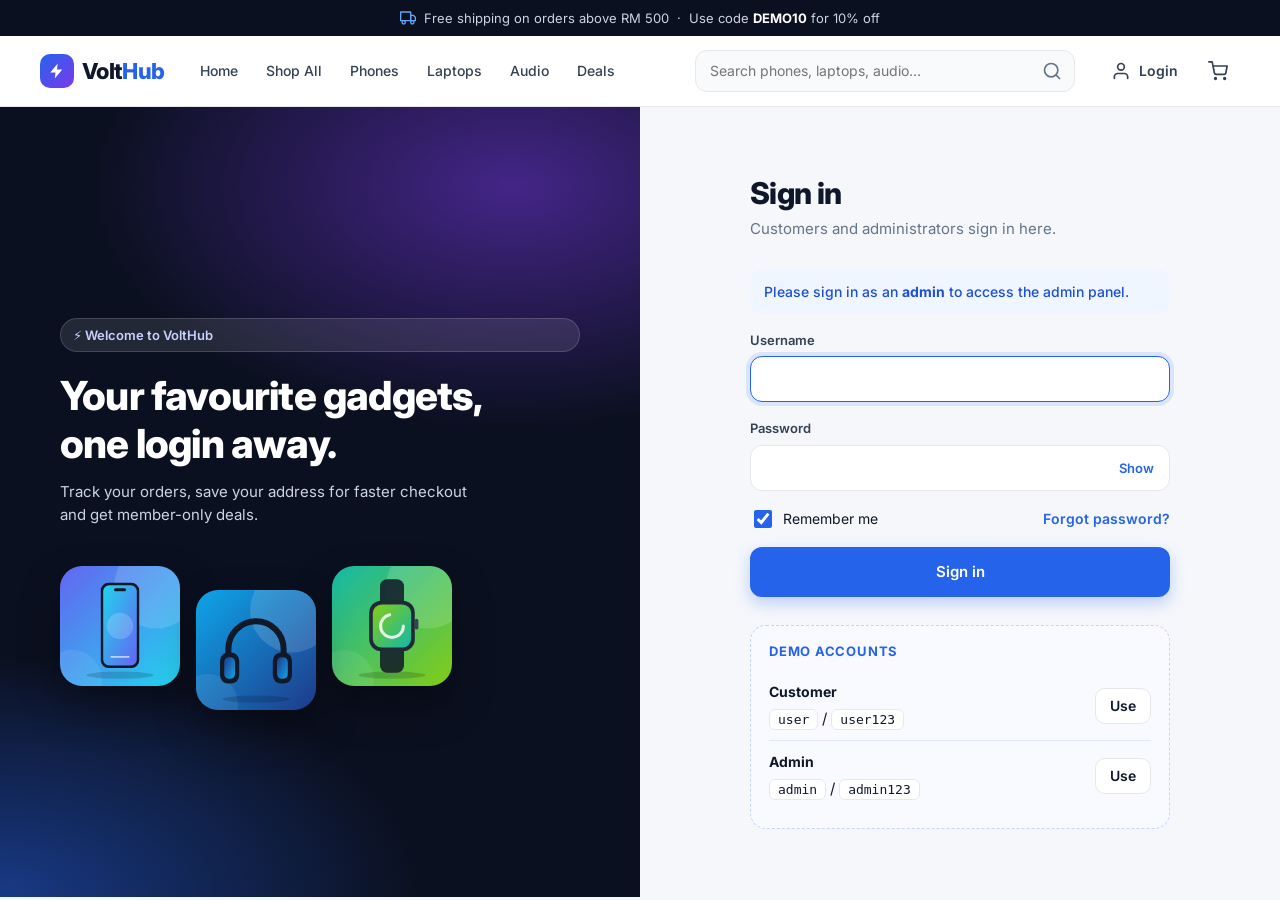
==== admin/index.html @ dff0e47f "first commit" ====
<!doctype html>
<html lang="en">
<head>
  <meta charset="utf-8">
  <meta name="viewport" content="width=device-width, initial-scale=1">
  <title>Dashboard — VoltHub Admin</title>
  <link rel="preconnect" href="https://fonts.googleapis.com">
  <link href="https://fonts.googleapis.com/css2?family=Inter:wght@400;500;600;700;800&display=swap" rel="stylesheet">
  <link rel="stylesheet" href="../assets/css/style.css">
  <link rel="stylesheet" href="../assets/css/admin.css">
</head>
<body data-base="../">
  <div id="admin-app"></div>

  <script src="../assets/js/data.js"></script>
  <script src="../assets/js/store.js"></script>
  <script src="../assets/js/ui.js"></script>
  <script src="../assets/js/admin.js"></script>
  <script>
    const root = Admin.mount('dashboard', 'Dashboard', 'Welcome back! Here is what is happening with your store.');
    if (root) render();

    function render() {
      const I = UI.ICONS;
      const orders = Store.orders();
      const products = Store.products();
      const valid = orders.filter((o) => o.status !== 'Cancelled');
      const revenue = valid.reduce((s, o) => s + o.total, 0);
      const DAY = 86400000;
      const startOf = (t) => { const d = new Date(t); d.setHours(0, 0, 0, 0); return d.getTime(); };
      const today = startOf(Date.now());
      const sumRange = (from, to) => valid.filter((o) => { const t = new Date(o.createdAt).getTime(); return t >= from && t < to; }).reduce((s, o) => s + o.total, 0);
      const last7 = sumRange(today - 6 * DAY, today + DAY);
      const prev7 = sumRange(today - 13 * DAY, today - 6 * DAY);
      const trend = prev7 ? Math.round(((last7 - prev7) / prev7) * 100) : 100;
      const customers = new Set(orders.map((o) => o.customerId || o.email)).size;
      const low = products.filter((p) => p.stock < 10);
      const units = valid.reduce((s, o) => s + o.items.reduce((n, i) => n + i.qty, 0), 0);

      // Daily revenue for last 14 days
      const days = [];
      for (let i = 13; i >= 0; i--) {
        const from = today - i * DAY;
        days.push({ from, value: sumRange(from, from + DAY), count: valid.filter((o) => { const t = new Date(o.createdAt).getTime(); return t >= from && t < from + DAY; }).length });
      }

      // Status breakdown
      const statusColors = { Pending: '#d97706', Processing: '#2563eb', Shipped: '#7c3aed', Delivered: '#16a34a', Cancelled: '#dc2626' };
      const statusCounts = Object.keys(statusColors).map((s) => [s, orders.filter((o) => o.status === s).length]);
      const maxStatus = Math.max(1, ...statusCounts.map((x) => x[1]));

      // Top products by units
      const sold = {};
      valid.forEach((o) => o.items.forEach((i) => { sold[i.id] = sold[i.id] || { qty: 0, revenue: 0, item: i }; sold[i.id].qty += i.qty; sold[i.id].revenue += i.qty * i.price; }));
      const top = Object.values(sold).sort((a, b) => b.revenue - a.revenue).slice(0, 5);

      root.innerHTML = `
        ${Admin.demoBanner()}
        <div class="kpis">
          <div class="kpi"><div class="kpi-top">Total Revenue<span class="kpi-ic ic-blue">${I.dollar}</span></div><div class="kpi-value">${Store.formatRM(revenue)}</div><div class="kpi-foot"><span class="${trend >= 0 ? 'up' : 'stock-out'}">${trend >= 0 ? '▲' : '▼'} ${Math.abs(trend)}%</span> last 7 days vs previous</div></div>
          <div class="kpi"><div class="kpi-top">Orders<span class="kpi-ic ic-purple">${I.box}</span></div><div class="kpi-value">${orders.length}</div><div class="kpi-foot">${orders.filter((o) => o.status === 'Pending').length} pending · ${units} units sold</div></div>
          <div class="kpi"><div class="kpi-top">Avg. Order Value<span class="kpi-ic ic-green">${I.chart}</span></div><div class="kpi-value">${Store.formatRM(valid.length ? revenue / valid.length : 0)}</div><div class="kpi-foot">${customers} unique customers</div></div>
          <div class="kpi"><div class="kpi-top">Low Stock<span class="kpi-ic ic-orange">${I.alert}</span></div><div class="kpi-value">${low.length}</div><div class="kpi-foot">${low.length ? 'Products below 10 units' : 'All products well stocked'}</div></div>
        </div>

        <div class="dash-grid">
          <div class="card">
            <div class="card-head"><div><h3>Sales — last 14 days</h3><p>Daily revenue excluding cancelled orders</p></div><b>${Store.formatRM(days.reduce((s, d) => s + d.value, 0))}</b></div>
            <div class="chart">${chart(days)}</div>
          </div>
          <div class="card">
            <div class="card-head"><div><h3>Orders by status</h3><p>All time</p></div></div>
            <div class="status-bars">${statusCounts.map(([s, n]) => `<div class="sb-row"><span>${s}</span><div class="sb-track"><div class="sb-fill" style="width:${(n / maxStatus) * 100}%;background:${statusColors[s]}"></div></div><b style="text-align:right">${n}</b></div>`).join('')}</div>
            <div class="card-head" style="margin:26px 0 14px"><div><h3>Low stock alert</h3></div><a href="products.html" class="link" style="font-size:13px">Manage</a></div>
            <div class="top-list">${low.length ? low.slice(0, 4).map((p) => `<div class="top-item"><div class="cart-thumb">${UI.art(p)}</div><div class="ti-main"><b>${UI.esc(p.name)}</b><small>${p.id}</small></div><span class="ti-val ${p.stock === 0 ? 'stock-out' : 'stock-low'}">${p.stock} left</span></div>`).join('') : '<p class="muted" style="font-size:14px">Nothing to restock.</p>'}</div>
          </div>
        </div>

        <div class="dash-grid">
          <div class="card">
            <div class="card-head"><div><h3>Recent orders</h3></div><a href="orders.html" class="link" style="font-size:13px">View all →</a></div>
            <div class="table-wrap">
              <table class="table">
                <thead><tr><th>Order</th><th>Customer</th><th>Date</th><th>Status</th><th class="num">Total</th></tr></thead>
                <tbody>${orders.slice(0, 7).map((o) => `<tr style="cursor:pointer" data-order="${o.id}"><td><b>${o.id}</b></td><td>${UI.esc(o.customerName)}</td><td>${Store.formatDate(o.createdAt)}</td><td>${UI.statusBadge(o.status)}</td><td class="num"><b>${Store.formatRM(o.total)}</b></td></tr>`).join('')}</tbody>
              </table>
            </div>
          </div>
          <div class="card">
            <div class="card-head"><div><h3>Top products</h3><p>By revenue</p></div></div>
            <div class="top-list">${top.map((t) => `<div class="top-item"><div class="cart-thumb">${UI.art(t.item)}</div><div class="ti-main"><b>${UI.esc(t.item.name)}</b><small>${t.qty} sold</small></div><span class="ti-val">${Store.formatRM(t.revenue)}</span></div>`).join('')}</div>
          </div>
        </div>`;

      root.querySelectorAll('[data-order]').forEach((tr) => tr.addEventListener('click', () => Admin.orderModal(tr.dataset.order, render)));
      // Bring hovered bar to front so its tooltip is never covered by neighbouring bars
      root.querySelectorAll('.bar-g').forEach((g) => g.addEventListener('mouseenter', () => { if (g.nextSibling) g.parentNode.appendChild(g); }));
    }

    function chart(days) {
      const W = 700, H = 260, L = 56, R = 8, T = 16, B = 30;
      const max = Math.max(...days.map((d) => d.value), 1000);
      // Round tick step (1, 2, 2.5 or 5 × 10ⁿ) so axis labels read cleanly
      const raw = max / 4, mag = Math.pow(10, Math.floor(Math.log10(raw))), n = raw / mag;
      const step = (n <= 1 ? 1 : n <= 2 ? 2 : n <= 2.5 ? 2.5 : n <= 5 ? 5 : 10) * mag;
      const ticks = Math.ceil(max / step);
      const top = step * ticks;
      const bw = (W - L - R) / days.length;
      const y = (v) => T + (H - T - B) * (1 - v / top);
      let grid = '';
      for (let i = 0; i <= ticks; i++) {
        const v = step * i;
        grid += `<line class="grid-line" x1="${L}" x2="${W - R}" y1="${y(v)}" y2="${y(v)}"/><text x="${L - 8}" y="${y(v) + 4}" text-anchor="end">${v >= 1000 ? (v / 1000).toFixed(v % 1000 ? 1 : 0) + 'k' : v}</text>`;
      }
      const bars = days.map((d, i) => {
        const x = L + i * bw + bw * 0.18, w = bw * 0.64, h = Math.max(d.value ? 3 : 0, H - B - y(d.value));
        const label = new Date(d.from).toLocaleDateString('en-MY', { day: 'numeric', month: 'short' });
        const tipX = Math.min(Math.max(x + w / 2, L + 60), W - 70);
        return `<g class="bar-g">
          <rect x="${L + i * bw}" y="${T}" width="${bw}" height="${H - T - B}" fill="transparent"/>
          <rect class="bar ${i === days.length - 1 ? 'today' : ''}" x="${x}" y="${H - B - h}" width="${w}" height="${h}" rx="5"/>
          ${i % 2 === days.length % 2 || i === days.length - 1 ? `<text x="${x + w / 2}" y="${H - 10}" text-anchor="middle">${i === days.length - 1 ? 'Today' : label}</text>` : ''}
          <g class="tip"><rect x="${tipX - 62}" y="${Math.max(0, H - B - h - 52)}" width="124" height="42" rx="8" fill="#0f172a"/><text x="${tipX}" y="${Math.max(0, H - B - h - 52) + 18}" text-anchor="middle" style="fill:#fff;font-weight:700">${Store.formatRM(d.value)}</text><text x="${tipX}" y="${Math.max(0, H - B - h - 52) + 33}" text-anchor="middle" style="fill:#94a3b8">${label} · ${d.count} order${d.count === 1 ? '' : 's'}</text></g>
        </g>`;
      }).join('');
      return `<svg viewBox="0 0 ${W} ${H}" role="img" aria-label="Daily revenue chart">${grid}${bars}</svg>`;
    }
  </script>
</body>
</html>
---- assets/css/style.css ----
/* =========================================================
   VoltHub Demo Store — storefront styles
   ========================================================= */
:root {
  --bg: #f5f7fb;
  --surface: #ffffff;
  --surface-2: #f8fafc;
  --text: #0f172a;
  --text-2: #334155;
  --muted: #64748b;
  --border: #e5e7eb;
  --primary: #2563eb;
  --primary-600: #1d4ed8;
  --primary-50: #eff6ff;
  --accent: #f97316;
  --success: #16a34a;
  --success-50: #f0fdf4;
  --warning: #d97706;
  --warning-50: #fffbeb;
  --danger: #dc2626;
  --danger-50: #fef2f2;
  --dark: #0b1020;
  --dark-2: #141a2e;
  --radius: 16px;
  --radius-sm: 10px;
  --shadow: 0 1px 2px rgba(15, 23, 42, .05), 0 4px 18px rgba(15, 23, 42, .06);
  --shadow-lg: 0 20px 50px rgba(15, 23, 42, .16);
  --font: 'Inter', system-ui, -apple-system, 'Segoe UI', Roboto, sans-serif;
}

*, *::before, *::after { box-sizing: border-box; }
html { -webkit-text-size-adjust: 100%; }
body { margin: 0; font-family: var(--font); background: var(--bg); color: var(--text); font-size: 15px; line-height: 1.55; -webkit-font-smoothing: antialiased; }
body.no-scroll { overflow: hidden; }
a { color: inherit; text-decoration: none; }
img, svg { display: block; max-width: 100%; }
button, input, select, textarea { font: inherit; color: inherit; }
button { cursor: pointer; }
h1, h2, h3, h4 { margin: 0; line-height: 1.2; letter-spacing: -.02em; }
p { margin: 0; }
.container { width: 100%; max-width: 1240px; margin: 0 auto; padding: 0 20px; }
.muted { color: var(--muted); }
.hidden { display: none !important; }

/* ---------- Buttons ---------- */
.btn { display: inline-flex; align-items: center; justify-content: center; gap: 8px; height: 46px; padding: 0 22px; border-radius: 12px; border: 1px solid transparent; font-weight: 600; font-size: 15px; transition: .18s ease; white-space: nowrap; }
.btn svg { width: 18px; height: 18px; }
.btn-primary { background: var(--primary); color: #fff; box-shadow: 0 6px 16px rgba(37, 99, 235, .28); }
.btn-primary:hover { background: var(--primary-600); transform: translateY(-1px); }
.btn-dark { background: var(--text); color: #fff; }
.btn-dark:hover { background: #1e293b; }
.btn-outline { background: var(--surface); border-color: var(--border); color: var(--text); }
.btn-outline:hover { border-color: var(--text); }
.btn-light { background: #fff; color: var(--text); }
.btn-light:hover { transform: translateY(-1px); box-shadow: var(--shadow-lg); }
.btn-ghost { background: transparent; color: var(--text-2); }
.btn-ghost:hover { background: var(--surface-2); }
.btn-danger { background: var(--danger); color: #fff; }
.btn-sm { height: 36px; padding: 0 14px; font-size: 14px; border-radius: 10px; }
.btn-block { width: 100%; }
.btn:disabled { opacity: .55; cursor: not-allowed; transform: none !important; }
.icon-btn { display: inline-grid; place-items: center; width: 40px; height: 40px; border-radius: 10px; border: 0; background: transparent; color: var(--text-2); }
.icon-btn:hover { background: var(--surface-2); color: var(--text); }
.link { color: var(--primary); font-weight: 600; }
.link:hover { text-decoration: underline; }

/* ---------- Forms ---------- */
.field { display: flex; flex-direction: column; gap: 6px; }
.field label { font-size: 13px; font-weight: 600; color: var(--text-2); }
.input, .select, .textarea { width: 100%; height: 46px; padding: 0 14px; border: 1px solid var(--border); border-radius: 12px; background: var(--surface); outline: none; transition: border-color .15s, box-shadow .15s; }
.textarea { height: auto; min-height: 90px; padding: 12px 14px; resize: vertical; }
.input:focus, .select:focus, .textarea:focus { border-color: var(--primary); box-shadow: 0 0 0 4px rgba(37, 99, 235, .12); }
.form-grid { display: grid; grid-template-columns: 1fr 1fr; gap: 16px; }
.form-grid .full { grid-column: 1 / -1; }
.checkbox { display: inline-flex; align-items: center; gap: 8px; font-size: 14px; cursor: pointer; }
.checkbox input { width: 18px; height: 18px; accent-color: var(--primary); }

/* ---------- Header ---------- */
.announce { display: flex; align-items: center; justify-content: center; gap: 8px; background: var(--dark); color: #cbd5e1; font-size: 13px; padding: 8px 16px; text-align: center; }
.announce svg { width: 16px; height: 16px; color: #60a5fa; flex: none; }
.announce b { color: #fff; }
.header { position: sticky; top: 0; z-index: 40; background: rgba(255, 255, 255, .92); backdrop-filter: saturate(180%) blur(12px); border-bottom: 1px solid var(--border); }
.header-inner { display: flex; align-items: center; gap: 24px; height: 70px; }
.logo { display: inline-flex; align-items: center; gap: 8px; font-size: 22px; font-weight: 800; letter-spacing: -.03em; }
.logo b { color: var(--primary); font-weight: 800; }
.logo-mark { display: grid; place-items: center; width: 34px; height: 34px; border-radius: 10px; background: linear-gradient(135deg, #2563eb, #7c3aed); color: #fff; }
.logo-light { color: #fff; }
.logo-light b { color: #60a5fa; }
.nav { display: flex; gap: 4px; }
.nav a { padding: 8px 12px; border-radius: 10px; font-size: 14px; font-weight: 500; color: var(--text-2); }
.nav a:hover { background: var(--surface-2); color: var(--text); }
.nav a.active { color: var(--primary); background: var(--primary-50); }
.search { flex: 1; display: flex; align-items: center; max-width: 380px; margin-left: auto; height: 42px; background: var(--surface-2); border: 1px solid var(--border); border-radius: 12px; overflow: hidden; }
.search input { flex: 1; min-width: 0; border: 0; background: transparent; padding: 0 14px; outline: none; font-size: 14px; }
.search button { border: 0; background: transparent; padding: 0 12px; color: var(--muted); height: 100%; }
.search:focus-within { border-color: var(--primary); background: #fff; }
.header-actions { display: flex; align-items: center; gap: 6px; }
.account-btn, .cart-btn { position: relative; display: inline-flex; align-items: center; gap: 8px; height: 42px; padding: 0 12px; border-radius: 12px; border: 0; background: transparent; font-weight: 600; font-size: 14px; color: var(--text-2); }
.account-btn:hover, .cart-btn:hover { background: var(--surface-2); color: var(--text); }
.cart-count { position: absolute; top: 2px; right: 0; min-width: 20px; height: 20px; padding: 0 5px; border-radius: 10px; background: var(--accent); color: #fff; font-size: 11px; font-weight: 700; display: grid; place-items: center; border: 2px solid #fff; }
.cart-count[hidden] { display: none; }
.menu-toggle { display: none; }
.dropdown { position: relative; }
.dropdown-menu { position: absolute; right: 0; top: calc(100% + 8px); min-width: 220px; background: #fff; border: 1px solid var(--border); border-radius: 14px; box-shadow: var(--shadow-lg); padding: 6px; display: none; }
.dropdown.open .dropdown-menu { display: block; }
.dd-head { padding: 10px 12px; border-bottom: 1px solid var(--border); margin-bottom: 4px; display: flex; flex-direction: column; }
.dd-head small { color: var(--muted); }
.dropdown-menu a, .dropdown-menu button { display: flex; width: 100%; align-items: center; gap: 10px; padding: 10px 12px; border-radius: 10px; border: 0; background: none; font-size: 14px; text-align: left; color: var(--text-2); }
.dropdown-menu a:hover, .dropdown-menu button:hover { background: var(--surface-2); color: var(--text); }
.dropdown-menu svg { width: 18px; height: 18px; }

/* ---------- Hero ---------- */
.hero { position: relative; overflow: hidden; background: radial-gradient(1200px 500px at 85% 20%, rgba(124, 58, 237, .45), transparent 60%), radial-gradient(900px 500px at 10% 100%, rgba(37, 99, 235, .45), transparent 60%), var(--dark); color: #fff; }
.hero-inner { display: grid; grid-template-columns: 1.05fr .95fr; gap: 40px; align-items: center; padding: 72px 20px 80px; }
.eyebrow { display: inline-flex; align-items: center; gap: 8px; padding: 6px 12px; border-radius: 999px; background: rgba(255, 255, 255, .1); border: 1px solid rgba(255, 255, 255, .15); font-size: 13px; font-weight: 600; color: #c7d2fe; }
.hero h1 { font-size: clamp(36px, 5vw, 60px); font-weight: 800; margin: 18px 0 16px; letter-spacing: -.035em; }
.hero h1 span { background: linear-gradient(90deg, #60a5fa, #c084fc); -webkit-background-clip: text; background-clip: text; color: transparent; }
.hero p { color: #cbd5e1; font-size: 17px; max-width: 520px; }
.hero-cta { display: flex; gap: 12px; margin-top: 28px; flex-wrap: wrap; }
.hero-cta .btn-outline { background: transparent; color: #fff; border-color: rgba(255, 255, 255, .3); }
.hero-cta .btn-outline:hover { border-color: #fff; }
.hero-stats { display: flex; gap: 32px; margin-top: 40px; }
.hero-stats b { display: block; font-size: 24px; font-weight: 800; }
.hero-stats span { color: #94a3b8; font-size: 13px; }
.hero-visual { position: relative; }
.hero-card { position: relative; border-radius: 28px; overflow: hidden; box-shadow: 0 40px 80px rgba(0, 0, 0, .45); transform: rotate(-2deg); }
.hero-card .art { aspect-ratio: 1 / 1; width: 100%; }
.hero-chip { position: absolute; display: flex; align-items: center; gap: 10px; background: rgba(255, 255, 255, .95); color: var(--text); padding: 10px 14px; border-radius: 14px; box-shadow: var(--shadow-lg); font-size: 13px; }
.hero-chip b { display: block; font-size: 15px; }
.hero-chip .chip-ic { width: 36px; height: 36px; border-radius: 10px; display: grid; place-items: center; background: var(--primary-50); color: var(--primary); }
.chip-1 { left: -24px; bottom: 40px; }
.chip-2 { right: -12px; top: 30px; }

/* ---------- Sections ---------- */
.section { padding: 64px 0; }
.section-sm { padding: 36px 0; }
.section-head { display: flex; align-items: end; justify-content: space-between; gap: 16px; margin-bottom: 28px; }
.section-head h2 { font-size: 30px; font-weight: 800; }
.section-head p { color: var(--muted); margin-top: 6px; }

.perks { display: grid; grid-template-columns: repeat(4, 1fr); gap: 16px; }
.perk { display: flex; gap: 14px; align-items: center; background: var(--surface); padding: 18px; border-radius: var(--radius); border: 1px solid var(--border); }
.perk-ic { flex: none; width: 46px; height: 46px; border-radius: 12px; display: grid; place-items: center; background: var(--primary-50); color: var(--primary); }
.perk b { display: block; font-size: 15px; }
.perk span { font-size: 13px; color: var(--muted); }

.cat-grid { display: grid; grid-template-columns: repeat(8, 1fr); gap: 14px; }
.cat-tile { display: flex; flex-direction: column; align-items: center; gap: 10px; padding: 14px 10px 16px; background: var(--surface); border: 1px solid var(--border); border-radius: var(--radius); transition: .2s; text-align: center; }
.cat-tile:hover { transform: translateY(-3px); box-shadow: var(--shadow); border-color: transparent; }
.cat-tile .art { width: 100%; aspect-ratio: 1; border-radius: 12px; }
.cat-tile b { font-size: 14px; }
.cat-tile span { font-size: 12px; color: var(--muted); margin-top: -8px; }

/* ---------- Product grid / card ---------- */
.grid { display: grid; grid-template-columns: repeat(4, 1fr); gap: 20px; }
.grid-3 { grid-template-columns: repeat(3, 1fr); }
.product-card { display: flex; flex-direction: column; background: var(--surface); border: 1px solid var(--border); border-radius: var(--radius); overflow: hidden; transition: transform .2s, box-shadow .2s; }
.product-card:hover { transform: translateY(-4px); box-shadow: var(--shadow-lg); border-color: transparent; }
.pc-media { position: relative; display: block; overflow: hidden; }
.pc-media .art { width: 100%; aspect-ratio: 1 / 1; transition: transform .4s ease; }
.product-card:hover .pc-media .art { transform: scale(1.05); }
.flag { position: absolute; top: 12px; padding: 4px 10px; border-radius: 999px; font-size: 12px; font-weight: 700; }
.flag-sale { left: 12px; background: var(--accent); color: #fff; }
.flag-low { right: 12px; background: #fff; color: var(--warning); }
.flag-out { right: 12px; background: var(--text); color: #fff; }
.pc-body { display: flex; flex-direction: column; gap: 6px; padding: 16px; flex: 1; }
.pc-cat { font-size: 12px; font-weight: 600; text-transform: uppercase; letter-spacing: .06em; color: var(--muted); }
.pc-name { font-weight: 700; font-size: 16px; line-height: 1.3; }
.pc-name:hover { color: var(--primary); }
.pc-rating { display: flex; align-items: center; gap: 6px; font-size: 12px; color: var(--muted); }
.stars { display: inline-flex; gap: 1px; color: #e2e8f0; }
.stars .on { color: #f59e0b; }
.pc-foot { display: flex; align-items: center; justify-content: space-between; margin-top: auto; padding-top: 8px; }
.pc-price { display: flex; flex-direction: column; }
.price { font-weight: 800; font-size: 18px; letter-spacing: -.02em; }
.price-old { font-size: 13px; color: var(--muted); text-decoration: line-through; }
.btn-add { width: 44px; height: 44px; border-radius: 12px; border: 0; display: grid; place-items: center; background: var(--text); color: #fff; transition: .2s; }
.btn-add:hover { background: var(--primary); transform: scale(1.06); }
.btn-add.added { background: var(--success); }
.btn-add:disabled { background: #cbd5e1; cursor: not-allowed; transform: none; }

/* ---------- Promo ---------- */
.promo-grid { display: grid; grid-template-columns: 1.4fr 1fr; gap: 20px; }
.promo { position: relative; display: flex; align-items: center; overflow: hidden; border-radius: 24px; padding: 36px; min-height: 260px; color: #fff; }
.promo-a { background: linear-gradient(135deg, #1e3a8a, #7c3aed); }
.promo-b { background: linear-gradient(135deg, #f97316, #db2777); }
.promo h3 { font-size: 30px; font-weight: 800; margin: 10px 0; max-width: 300px; }
.promo p { opacity: .85; max-width: 300px; margin-bottom: 20px; }
.promo .art { position: absolute; right: -20px; bottom: -20px; width: 240px; border-radius: 28px; transform: rotate(8deg); box-shadow: 0 30px 60px rgba(0, 0, 0, .3); }
.promo-b .art { width: 180px; }
.promo-content { position: relative; z-index: 1; }
.code-pill { display: inline-block; padding: 4px 10px; border-radius: 8px; border: 1px dashed rgba(255, 255, 255, .6); font-weight: 700; letter-spacing: .05em; }

.newsletter { display: flex; align-items: center; justify-content: space-between; gap: 24px; background: var(--surface); border: 1px solid var(--border); border-radius: 24px; padding: 36px; }
.newsletter h3 { font-size: 24px; font-weight: 800; }
.newsletter form { display: flex; gap: 10px; flex: 1; max-width: 460px; }

/* ---------- Page header / breadcrumb ---------- */
.page-head { padding: 32px 0 8px; }
.page-head h1 { font-size: 32px; font-weight: 800; }
.breadcrumb { display: flex; flex-wrap: wrap; gap: 8px; font-size: 13px; color: var(--muted); margin-bottom: 10px; }
.breadcrumb a:hover { color: var(--primary); }

/* ---------- Shop ---------- */
.shop-layout { display: grid; grid-template-columns: 250px 1fr; gap: 28px; padding: 20px 0 64px; align-items: start; }
.filters { position: sticky; top: 90px; background: var(--surface); border: 1px solid var(--border); border-radius: var(--radius); padding: 20px; }
.filter-group + .filter-group { margin-top: 22px; padding-top: 22px; border-top: 1px solid var(--border); }
.filter-group h4 { font-size: 14px; margin-bottom: 12px; }
.filter-list { display: flex; flex-direction: column; gap: 2px; }
.filter-item { display: flex; justify-content: space-between; align-items: center; padding: 8px 10px; border-radius: 10px; font-size: 14px; color: var(--text-2); border: 0; background: none; text-align: left; width: 100%; }
.filter-item:hover { background: var(--surface-2); }
.filter-item.active { background: var(--primary-50); color: var(--primary); font-weight: 600; }
.filter-item small { color: var(--muted); font-size: 12px; }
.toolbar { display: flex; align-items: center; justify-content: space-between; gap: 12px; margin-bottom: 18px; flex-wrap: wrap; }
.toolbar .select { width: auto; height: 40px; }
.chips { display: flex; gap: 8px; flex-wrap: wrap; }
.chip { display: inline-flex; align-items: center; gap: 6px; padding: 6px 12px; border-radius: 999px; background: var(--surface); border: 1px solid var(--border); font-size: 13px; }
.chip button { border: 0; background: none; padding: 0; color: var(--muted); display: grid; }
.chip button svg { width: 14px; height: 14px; }
.filter-toggle { display: none; }
.empty { text-align: center; padding: 64px 20px; background: var(--surface); border: 1px dashed var(--border); border-radius: var(--radius); }
.empty .empty-ic { width: 64px; height: 64px; margin: 0 auto 16px; border-radius: 18px; display: grid; place-items: center; background: var(--primary-50); color: var(--primary); }
.empty .empty-ic svg { width: 28px; height: 28px; }
.empty h3 { font-size: 20px; margin-bottom: 6px; }
.empty p { color: var(--muted); margin-bottom: 20px; }

/* ---------- Product detail ---------- */
.pd { display: grid; grid-template-columns: 1fr 1fr; gap: 48px; padding: 12px 0 48px; }
.pd-gallery { position: sticky; top: 90px; align-self: start; }
.pd-main { border-radius: 24px; overflow: hidden; border: 1px solid var(--border); }
.pd-main .art { width: 100%; aspect-ratio: 1 / 1; }
.pd-thumbs { display: grid; grid-template-columns: repeat(4, 1fr); gap: 12px; margin-top: 12px; }
.pd-thumbs button { padding: 0; border: 2px solid transparent; border-radius: 14px; overflow: hidden; background: none; }
.pd-thumbs button.active { border-color: var(--primary); }
.pd-thumbs .art { width: 100%; aspect-ratio: 1; }
.pd-info h1 { font-size: 34px; font-weight: 800; margin: 6px 0 10px; }
.pd-rating { display: flex; align-items: center; gap: 8px; font-size: 14px; color: var(--muted); }
.pd-price { display: flex; align-items: baseline; gap: 12px; margin: 22px 0 6px; flex-wrap: wrap; }
.pd-price .price { font-size: 34px; }
.pd-price .price-old { font-size: 17px; }
.save-pill { padding: 4px 10px; border-radius: 999px; background: #fff7ed; color: var(--accent); font-weight: 700; font-size: 13px; }
.pd-short { color: var(--text-2); font-size: 16px; margin: 14px 0 20px; }
.stock { display: inline-flex; align-items: center; gap: 8px; font-size: 14px; font-weight: 600; }
.stock::before { content: ''; width: 8px; height: 8px; border-radius: 50%; background: currentColor; }
.stock.in { color: var(--success); }
.stock.low { color: var(--warning); }
.stock.out { color: var(--danger); }
.pd-buy { display: flex; gap: 12px; margin: 22px 0; flex-wrap: wrap; }
.pd-buy .btn { flex: 1; min-width: 150px; height: 52px; }
.qty { display: inline-flex; align-items: center; height: 52px; border: 1px solid var(--border); border-radius: 12px; background: var(--surface); }
.qty button { width: 44px; height: 100%; border: 0; background: none; display: grid; place-items: center; color: var(--text-2); }
.qty button:hover { color: var(--primary); }
.qty button svg { width: 16px; height: 16px; }
.qty input { width: 44px; text-align: center; border: 0; outline: none; background: none; font-weight: 700; -moz-appearance: textfield; }
.qty input::-webkit-outer-spin-button, .qty input::-webkit-inner-spin-button { -webkit-appearance: none; margin: 0; }
.qty-sm { height: 38px; }
.qty-sm button { width: 34px; }
.qty-sm input { width: 34px; }
.pd-perks { display: grid; grid-template-columns: 1fr 1fr; gap: 12px; padding: 18px; background: var(--surface); border: 1px solid var(--border); border-radius: var(--radius); }
.pd-perks div { display: flex; gap: 10px; align-items: center; font-size: 13px; color: var(--text-2); }
.pd-perks svg { color: var(--primary); flex: none; }
.tabs { display: flex; gap: 4px; border-bottom: 1px solid var(--border); margin-bottom: 22px; overflow-x: auto; }
.tab { padding: 12px 16px; border: 0; background: none; font-weight: 600; color: var(--muted); border-bottom: 2px solid transparent; margin-bottom: -1px; white-space: nowrap; }
.tab.active { color: var(--text); border-color: var(--primary); }
.tab-panel { display: none; }
.tab-panel.active { display: block; }
.spec-table { width: 100%; border-collapse: collapse; background: var(--surface); border-radius: var(--radius); overflow: hidden; border: 1px solid var(--border); }
.spec-table th, .spec-table td { padding: 14px 18px; text-align: left; border-bottom: 1px solid var(--border); font-size: 14px; }
.spec-table th { width: 38%; color: var(--muted); font-weight: 500; background: var(--surface-2); }
.spec-table tr:last-child th, .spec-table tr:last-child td { border-bottom: 0; }
.review { padding: 18px 0; border-bottom: 1px solid var(--border); }
.review-head { display: flex; justify-content: space-between; align-items: center; margin-bottom: 6px; }
.review-head b { display: flex; align-items: center; gap: 10px; }
.avatar { width: 34px; height: 34px; border-radius: 50%; display: grid; place-items: center; background: var(--primary-50); color: var(--primary); font-weight: 700; font-size: 13px; flex: none; }

/* ---------- Cart ---------- */
.cart-layout { display: grid; grid-template-columns: 1fr 380px; gap: 28px; padding: 20px 0 64px; align-items: start; }
.panel { background: var(--surface); border: 1px solid var(--border); border-radius: var(--radius); padding: 24px; }
.panel + .panel { margin-top: 20px; }
.panel-title { font-size: 18px; font-weight: 700; margin-bottom: 18px; display: flex; align-items: center; justify-content: space-between; gap: 10px; }
.cart-item { display: grid; grid-template-columns: 96px 1fr auto; gap: 16px; align-items: center; padding: 18px 0; border-bottom: 1px solid var(--border); }
.cart-item:first-child { padding-top: 0; }
.cart-item:last-child { border-bottom: 0; padding-bottom: 0; }
.cart-thumb { width: 96px; border-radius: 14px; overflow: hidden; }
.cart-thumb .art { width: 100%; aspect-ratio: 1; }
.cart-info a { font-weight: 700; }
.cart-info a:hover { color: var(--primary); }
.cart-info .muted { font-size: 13px; }
.cart-controls { display: flex; align-items: center; gap: 14px; margin-top: 10px; }
.remove-btn { display: inline-flex; align-items: center; gap: 6px; border: 0; background: none; color: var(--muted); font-size: 13px; padding: 0; }
.remove-btn:hover { color: var(--danger); }
.remove-btn svg { width: 16px; height: 16px; }
.cart-line-total { font-weight: 800; font-size: 17px; text-align: right; }
.summary-row { display: flex; justify-content: space-between; padding: 8px 0; font-size: 15px; color: var(--text-2); }
.summary-row.discount { color: var(--success); }
.summary-row.total { border-top: 1px solid var(--border); margin-top: 8px; padding-top: 16px; font-size: 20px; font-weight: 800; color: var(--text); }
.coupon-form { display: flex; gap: 8px; margin: 4px 0 16px; }
.coupon-form .input { height: 42px; text-transform: uppercase; }
.coupon-applied { display: flex; justify-content: space-between; align-items: center; padding: 10px 12px; border-radius: 12px; background: var(--success-50); color: var(--success); font-size: 14px; font-weight: 600; margin-bottom: 16px; }
.coupon-applied button { border: 0; background: none; color: var(--muted); font-size: 13px; text-decoration: underline; }
.hint { font-size: 13px; color: var(--muted); }
.ship-progress { margin-bottom: 18px; padding: 12px 14px; border-radius: 12px; background: var(--primary-50); font-size: 13px; color: var(--primary-600); }
.ship-bar { height: 6px; border-radius: 3px; background: #dbeafe; margin-top: 8px; overflow: hidden; }
.ship-bar span { display: block; height: 100%; background: var(--primary); border-radius: 3px; transition: width .3s; }
.secure-note { display: flex; align-items: center; justify-content: center; gap: 6px; margin-top: 14px; font-size: 12px; color: var(--muted); }
.secure-note svg { width: 14px; height: 14px; }

/* ---------- Checkout ---------- */
.steps { display: flex; align-items: center; gap: 10px; margin: 6px 0 4px; font-size: 14px; color: var(--muted); flex-wrap: wrap; }
.steps .on { color: var(--primary); font-weight: 600; }
.option-list { display: grid; gap: 12px; }
.option { display: flex; align-items: center; gap: 14px; padding: 16px; border: 1.5px solid var(--border); border-radius: 14px; cursor: pointer; transition: .15s; background: var(--surface); }
.option:hover { border-color: #cbd5e1; }
.option input { accent-color: var(--primary); width: 18px; height: 18px; flex: none; }
.option.selected { border-color: var(--primary); background: var(--primary-50); }
.option .opt-main { flex: 1; }
.option .opt-main b { display: block; font-size: 15px; }
.option .opt-main span { font-size: 13px; color: var(--muted); }
.option .opt-side { font-weight: 700; font-size: 14px; }
.pay-extra { margin-top: 14px; padding: 16px; border-radius: 14px; background: var(--surface-2); border: 1px solid var(--border); }
.mini-item { display: flex; align-items: center; gap: 12px; padding: 10px 0; }
.mini-item .cart-thumb { width: 56px; border-radius: 10px; position: relative; overflow: visible; }
.mini-item .cart-thumb .art { border-radius: 10px; }
.mini-item .qty-badge { position: absolute; top: -6px; right: -6px; min-width: 20px; height: 20px; border-radius: 10px; background: var(--text-2); color: #fff; font-size: 11px; font-weight: 700; display: grid; place-items: center; padding: 0 5px; }
.mini-item .mi-name { flex: 1; font-size: 14px; font-weight: 600; line-height: 1.3; }
.mini-item .mi-price { font-size: 14px; font-weight: 700; }
.processing { position: fixed; inset: 0; z-index: 90; display: grid; place-items: center; background: rgba(15, 23, 42, .55); backdrop-filter: blur(3px); }
.processing-box { background: #fff; padding: 32px 40px; border-radius: 20px; text-align: center; box-shadow: var(--shadow-lg); }
.spinner { width: 44px; height: 44px; border-radius: 50%; border: 4px solid var(--primary-50); border-top-color: var(--primary); margin: 0 auto 16px; animation: spin .8s linear infinite; }
@keyframes spin { to { transform: rotate(360deg); } }
.success-box { max-width: 640px; margin: 40px auto 80px; text-align: center; }
.success-ic { width: 84px; height: 84px; border-radius: 50%; display: grid; place-items: center; margin: 0 auto 20px; background: var(--success-50); color: var(--success); }
.success-ic svg { width: 40px; height: 40px; stroke-width: 3; }
.success-box h1 { font-size: 32px; font-weight: 800; margin-bottom: 10px; }
.success-box .panel { text-align: left; margin-top: 28px; }

/* ---------- Orders ---------- */
.status { display: inline-flex; align-items: center; gap: 6px; padding: 4px 10px; border-radius: 999px; font-size: 12px; font-weight: 700; white-space: nowrap; }
.status::before { content: ''; width: 6px; height: 6px; border-radius: 50%; background: currentColor; }
.status-pending { background: var(--warning-50); color: var(--warning); }
.status-processing { background: var(--primary-50); color: var(--primary); }
.status-shipped { background: #f5f3ff; color: #7c3aed; }
.status-delivered { background: var(--success-50); color: var(--success); }
.status-cancelled { background: var(--danger-50); color: var(--danger); }
.order-card { background: var(--surface); border: 1px solid var(--border); border-radius: var(--radius); overflow: hidden; }
.order-card + .order-card { margin-top: 16px; }
.order-head { display: flex; flex-wrap: wrap; align-items: center; gap: 12px 28px; padding: 18px 22px; background: var(--surface-2); border-bottom: 1px solid var(--border); }
.order-head div small { display: block; font-size: 12px; color: var(--muted); }
.order-head div b { font-size: 14px; }
.order-head .status { margin-left: auto; }
.order-body { padding: 18px 22px; display: flex; align-items: center; gap: 16px; flex-wrap: wrap; }
.order-thumbs { display: flex; gap: 8px; }
.order-thumbs .cart-thumb { width: 56px; border-radius: 10px; }
.order-body .grow { flex: 1; min-width: 160px; font-size: 14px; color: var(--text-2); }
.order-detail { display: none; padding: 0 22px 22px; }
.order-card.open .order-detail { display: block; }
.timeline { display: grid; grid-template-columns: repeat(4, 1fr); margin: 8px 0 24px; position: relative; }
.tl-step { position: relative; text-align: center; font-size: 13px; color: var(--muted); padding-top: 42px; }
.tl-step::before { content: ''; position: absolute; top: 15px; left: -50%; right: 50%; height: 3px; background: var(--border); }
.tl-step:first-child::before { display: none; }
.tl-dot { position: absolute; top: 0; left: 50%; transform: translateX(-50%); width: 32px; height: 32px; border-radius: 50%; display: grid; place-items: center; background: var(--surface); border: 3px solid var(--border); z-index: 1; }
.tl-dot svg { width: 14px; height: 14px; stroke-width: 3; }
.tl-step.done { color: var(--text); }
.tl-step.done .tl-dot { background: var(--primary); border-color: var(--primary); color: #fff; }
.tl-step.done::before { background: var(--primary); }
.tl-step b { display: block; font-size: 13px; }
.tl-step small { font-size: 11px; }
.cancel-note { padding: 12px 14px; border-radius: 12px; background: var(--danger-50); color: var(--danger); font-size: 14px; font-weight: 600; margin-bottom: 20px; }
.detail-grid { display: grid; grid-template-columns: 1.4fr 1fr; gap: 24px; }
.detail-grid h4 { font-size: 14px; margin-bottom: 10px; }
.detail-block { font-size: 14px; color: var(--text-2); }
.detail-block + .detail-block { margin-top: 18px; }

/* ---------- Login ---------- */
.auth-wrap { min-height: calc(100vh - 110px); display: grid; grid-template-columns: 1fr 1fr; }
.auth-side { position: relative; overflow: hidden; display: flex; flex-direction: column; justify-content: center; padding: 60px; color: #fff; background: radial-gradient(700px 400px at 80% 10%, rgba(124, 58, 237, .5), transparent 60%), radial-gradient(700px 400px at 0% 100%, rgba(37, 99, 235, .5), transparent 60%), var(--dark); }
.auth-side h2 { font-size: 40px; font-weight: 800; margin: 20px 0 12px; max-width: 440px; }
.auth-side p { color: #cbd5e1; max-width: 420px; }
.auth-arts { display: flex; gap: 16px; margin-top: 40px; }
.auth-arts .art { width: 120px; border-radius: 22px; box-shadow: 0 20px 40px rgba(0, 0, 0, .35); }
.auth-arts .art:nth-child(2) { transform: translateY(24px); }
.auth-main { display: grid; place-items: center; padding: 40px 20px; }
.auth-card { width: 100%; max-width: 420px; }
.auth-card h1 { font-size: 30px; font-weight: 800; margin-bottom: 6px; }
.auth-card form { display: grid; gap: 16px; margin-top: 28px; }
.alert { padding: 12px 14px; border-radius: 12px; font-size: 14px; font-weight: 500; }
.alert-error { background: var(--danger-50); color: var(--danger); }
.alert-info { background: var(--primary-50); color: var(--primary-600); }
.demo-creds { margin-top: 28px; padding: 18px; border-radius: 16px; border: 1px dashed #c7d2fe; background: #f8faff; }
.demo-creds h4 { font-size: 13px; text-transform: uppercase; letter-spacing: .06em; color: var(--primary); margin-bottom: 12px; }
.cred { display: flex; align-items: center; justify-content: space-between; gap: 10px; padding: 10px 0; }
.cred + .cred { border-top: 1px solid #e0e7ff; }
.cred code { font-family: ui-monospace, 'Cascadia Code', Consolas, monospace; font-size: 13px; background: #fff; padding: 2px 8px; border-radius: 6px; border: 1px solid #e0e7ff; }
.cred b { display: block; font-size: 14px; margin-bottom: 4px; }
.pw-wrap { position: relative; }
.pw-wrap .input { padding-right: 70px; }
.pw-toggle { position: absolute; right: 8px; top: 50%; transform: translateY(-50%); border: 0; background: none; font-size: 13px; font-weight: 600; color: var(--primary); padding: 6px 8px; }

/* ---------- Footer ---------- */
.footer { background: var(--dark); color: #e2e8f0; padding: 56px 0 0; margin-top: 40px; }
.footer-grid { display: grid; grid-template-columns: 1.5fr 1fr 1fr 1.3fr; gap: 40px; }
.footer h4 { font-size: 15px; margin-bottom: 16px; color: #fff; }
.footer a:not(.logo) { display: block; padding: 4px 0; color: #94a3b8; font-size: 14px; }
.footer a:not(.logo):hover { color: #fff; }
.muted-light { color: #94a3b8; font-size: 14px; margin-top: 14px; }
.pay-badges { display: flex; gap: 8px; margin-top: 20px; flex-wrap: wrap; }
.pay-badges span { padding: 5px 10px; border-radius: 8px; background: rgba(255, 255, 255, .08); font-size: 12px; font-weight: 700; color: #cbd5e1; }
.footer-bottom { display: flex; justify-content: space-between; gap: 12px; flex-wrap: wrap; border-top: 1px solid rgba(255, 255, 255, .08); margin-top: 48px; padding: 20px; font-size: 13px; color: #64748b; }

/* ---------- Toast ---------- */
.toasts { position: fixed; bottom: 24px; right: 24px; z-index: 100; display: flex; flex-direction: column; gap: 10px; max-width: calc(100vw - 32px); }
.toast { display: flex; align-items: center; gap: 10px; padding: 14px 18px; border-radius: 14px; background: var(--text); color: #fff; font-size: 14px; font-weight: 500; box-shadow: var(--shadow-lg); transform: translateY(20px); opacity: 0; transition: .3s ease; }
.toast.show { transform: translateY(0); opacity: 1; }
.toast-ic { display: grid; place-items: center; width: 24px; height: 24px; border-radius: 50%; background: var(--success); flex: none; }
.toast-ic svg { width: 14px; height: 14px; stroke-width: 3; }
.toast.error .toast-ic { background: var(--danger); }
.toast.warning .toast-ic { background: var(--warning); }

/* ---------- Modal ---------- */
.modal-backdrop { position: fixed; inset: 0; z-index: 80; background: rgba(15, 23, 42, .5); backdrop-filter: blur(2px); display: grid; place-items: center; padding: 20px; opacity: 0; transition: opacity .2s; overflow-y: auto; }
.modal-backdrop.show { opacity: 1; }
.modal { position: relative; width: 100%; max-width: 560px; background: var(--surface); border-radius: 20px; padding: 28px; box-shadow: var(--shadow-lg); margin: auto; }
.modal-wide { max-width: 820px; }
.modal h2 { font-size: 22px; font-weight: 800; margin-bottom: 4px; padding-right: 40px; }
.modal-close { position: absolute; top: 16px; right: 16px; }
.modal-actions { display: flex; justify-content: flex-end; gap: 10px; margin-top: 24px; }

/* ---------- Responsive ---------- */
@media (max-width: 1100px) {
  .nav a:nth-child(n+4) { display: none; }
  .cat-grid { grid-template-columns: repeat(4, 1fr); }
  .grid { grid-template-columns: repeat(3, 1fr); }
}
@media (max-width: 900px) {
  .menu-toggle { display: inline-grid; }
  .nav { position: fixed; top: 0; left: 0; bottom: 0; z-index: 60; width: 280px; flex-direction: column; padding: 80px 16px 16px; background: #fff; box-shadow: var(--shadow-lg); transform: translateX(-100%); transition: transform .25s; }
  .nav a, .nav a:nth-child(n+4) { display: block; padding: 12px 14px; font-size: 16px; }
  body.nav-open .nav { transform: none; }
  body.nav-open::after { content: ''; position: fixed; inset: 0; background: rgba(15, 23, 42, .4); z-index: 50; }
  body.nav-open .menu-toggle { position: relative; z-index: 70; }
  .header-inner { gap: 10px; }
  .search { max-width: none; }
  .hero-inner { grid-template-columns: 1fr; padding: 48px 20px 56px; }
  .hero-visual { max-width: 420px; margin: 0 auto; width: 100%; }
  .perks { grid-template-columns: 1fr 1fr; }
  .promo-grid { grid-template-columns: 1fr; }
  .shop-layout { grid-template-columns: 1fr; }
  .filters { position: static; display: none; }
  .filters.open { display: block; }
  .filter-toggle { display: inline-flex; }
  .pd { grid-template-columns: 1fr; gap: 28px; }
  .pd-gallery { position: static; }
  .cart-layout { grid-template-columns: 1fr; }
  .detail-grid { grid-template-columns: 1fr; }
  .auth-wrap { grid-template-columns: 1fr; }
  .auth-side { display: none; }
  .footer-grid { grid-template-columns: 1fr 1fr; }
  .newsletter { flex-direction: column; align-items: stretch; }
  .newsletter form { max-width: none; }
}
@media (max-width: 640px) {
  .container { padding: 0 16px; }
  .header-inner { flex-wrap: wrap; height: auto; padding-top: 10px; padding-bottom: 10px; }
  .logo { font-size: 20px; }
  .search { order: 5; flex-basis: 100%; }
  .header-actions { margin-left: auto; }
  .hide-sm { display: none; }
  .announce { font-size: 12px; }
  .hero-inner { padding: 40px 16px 48px; }
  .hero-stats { gap: 20px; }
  .chip-1 { left: 0; }
  .chip-2 { right: 0; }
  .section { padding: 44px 0; }
  .section-head h2 { font-size: 24px; }
  .cat-grid { grid-template-columns: repeat(2, 1fr); }
  .grid, .grid-3 { grid-template-columns: repeat(2, 1fr); gap: 12px; }
  .pc-body { padding: 12px; }
  .pc-name { font-size: 14px; }
  .price { font-size: 16px; }
  .btn-add { width: 38px; height: 38px; }
  .perks { grid-template-columns: 1fr; }
  .promo { padding: 28px; min-height: 220px; }
  .promo .art { width: 160px; opacity: .9; }
  .form-grid { grid-template-columns: 1fr; }
  .pd-info h1 { font-size: 26px; }
  .pd-perks { grid-template-columns: 1fr; }
  .cart-item { grid-template-columns: 72px 1fr; }
  .cart-thumb { width: 72px; }
  .cart-line-total { grid-column: 2; text-align: left; }
  .panel { padding: 18px; }
  .order-head .status { margin-left: 0; }
  .timeline { font-size: 11px; }
  .tl-step small { display: none; }
  .footer-grid { grid-template-columns: 1fr; gap: 28px; }
  .modal { padding: 22px; }
  .toasts { left: 16px; right: 16px; bottom: 16px; }
}
---- assets/css/admin.css ----
/* =========================================================
   VoltHub Demo Store — admin panel layout
   (loads after style.css and reuses its tokens/components)
   ========================================================= */
body.admin { background: #f3f5f9; }
.admin-shell { display: grid; grid-template-columns: 260px minmax(0, 1fr); min-height: 100vh; }

/* Sidebar */
.sidebar { position: sticky; top: 0; height: 100vh; display: flex; flex-direction: column; background: var(--dark); color: #cbd5e1; padding: 20px 14px; }
.sidebar .logo { padding: 4px 10px 22px; }
.side-label { font-size: 11px; font-weight: 700; letter-spacing: .1em; text-transform: uppercase; color: #64748b; padding: 14px 12px 8px; }
.side-nav a, .side-nav button { display: flex; align-items: center; gap: 12px; width: 100%; padding: 11px 12px; border-radius: 10px; border: 0; background: none; color: #cbd5e1; font-size: 14px; font-weight: 500; text-align: left; }
.side-nav a:hover, .side-nav button:hover { background: rgba(255, 255, 255, .06); color: #fff; }
.side-nav a.active { background: linear-gradient(90deg, rgba(37, 99, 235, .9), rgba(124, 58, 237, .75)); color: #fff; box-shadow: 0 8px 20px rgba(37, 99, 235, .3); }
.side-nav svg { width: 18px; height: 18px; flex: none; }
.side-nav .pill { margin-left: auto; min-width: 22px; height: 20px; padding: 0 6px; border-radius: 10px; background: var(--accent); color: #fff; font-size: 11px; font-weight: 700; display: grid; place-items: center; }
.side-foot { margin-top: auto; padding: 14px 12px 0; border-top: 1px solid rgba(255, 255, 255, .08); display: flex; align-items: center; gap: 10px; }
.side-foot .avatar { background: rgba(255, 255, 255, .1); color: #fff; }
.side-foot b { display: block; color: #fff; font-size: 14px; }
.side-foot small { color: #64748b; font-size: 12px; }

/* Main */
.admin-main { min-width: 0; display: flex; flex-direction: column; }
.admin-top { position: sticky; top: 0; z-index: 30; display: flex; align-items: center; gap: 14px; height: 70px; padding: 0 28px; background: rgba(243, 245, 249, .9); backdrop-filter: blur(10px); border-bottom: 1px solid var(--border); }
.admin-top h1 { font-size: 22px; font-weight: 800; }
.admin-top .sub { font-size: 13px; color: var(--muted); }
.admin-top .top-actions { margin-left: auto; display: flex; gap: 10px; align-items: center; }
.admin-menu { display: none; }
.admin-content { padding: 28px; }
.demo-banner { display: flex; align-items: center; gap: 10px; padding: 10px 14px; margin-bottom: 22px; border-radius: 12px; background: #fff7ed; color: #9a3412; font-size: 13px; border: 1px solid #fed7aa; }
.demo-banner svg { width: 16px; height: 16px; flex: none; }

/* KPI cards */
.kpis { display: grid; grid-template-columns: repeat(4, minmax(0, 1fr)); gap: 18px; margin-bottom: 22px; }
.kpi { background: var(--surface); border: 1px solid var(--border); border-radius: var(--radius); padding: 20px; }
.kpi-top { display: flex; justify-content: space-between; align-items: center; color: var(--muted); font-size: 13px; font-weight: 600; }
.kpi-ic { width: 40px; height: 40px; border-radius: 12px; display: grid; place-items: center; }
.kpi-ic svg { width: 20px; height: 20px; }
.kpi-value { font-size: 28px; font-weight: 800; letter-spacing: -.03em; margin: 10px 0 4px; }
.kpi-foot { font-size: 12px; color: var(--muted); }
.up { color: var(--success); font-weight: 700; }
.ic-blue { background: var(--primary-50); color: var(--primary); }
.ic-green { background: var(--success-50); color: var(--success); }
.ic-purple { background: #f5f3ff; color: #7c3aed; }
.ic-orange { background: #fff7ed; color: var(--accent); }

.dash-grid { display: grid; grid-template-columns: minmax(0, 2fr) minmax(0, 1fr); gap: 18px; margin-bottom: 22px; }
.card { background: var(--surface); border: 1px solid var(--border); border-radius: var(--radius); padding: 22px; min-width: 0; }
.card-head { display: flex; justify-content: space-between; align-items: center; gap: 12px; margin-bottom: 18px; flex-wrap: wrap; }
.card-head h3 { font-size: 17px; font-weight: 700; }
.card-head p { font-size: 13px; color: var(--muted); }

/* Chart */
.chart svg { width: 100%; height: auto; overflow: visible; }
.chart .bar { fill: var(--primary); transition: opacity .15s; }
.chart .bar.today { fill: #7c3aed; }
.chart .bar-g:hover .bar { opacity: .8; }
.chart .bar-g .tip { opacity: 0; transition: opacity .15s; pointer-events: none; }
.chart .bar-g:hover .tip { opacity: 1; }
.chart text { font-family: var(--font); font-size: 11px; fill: var(--muted); }
.chart .grid-line { stroke: var(--border); stroke-dasharray: 3 4; }

.status-bars { display: grid; gap: 14px; }
.sb-row { display: grid; grid-template-columns: 90px 1fr 32px; align-items: center; gap: 10px; font-size: 13px; }
.sb-track { height: 10px; border-radius: 5px; background: var(--surface-2); overflow: hidden; }
.sb-fill { height: 100%; border-radius: 5px; }
.top-list { display: grid; grid-template-columns: minmax(0, 1fr); gap: 12px; }
.top-item { display: flex; align-items: center; gap: 12px; }
.top-item .cart-thumb { width: 44px; border-radius: 10px; flex: none; }
.top-item .ti-main { flex: 1; min-width: 0; }
.top-item .ti-main b { display: block; font-size: 14px; white-space: nowrap; overflow: hidden; text-overflow: ellipsis; }
.top-item .ti-main small { color: var(--muted); font-size: 12px; }
.top-item .ti-val { flex: none; font-weight: 700; font-size: 14px; white-space: nowrap; }

/* Tables */
.table-wrap { overflow-x: auto; margin: 0 -22px -22px; }
.table { width: 100%; border-collapse: collapse; font-size: 14px; }
.table th { text-align: left; font-size: 12px; font-weight: 600; text-transform: uppercase; letter-spacing: .05em; color: var(--muted); padding: 12px 22px; background: var(--surface-2); border-top: 1px solid var(--border); border-bottom: 1px solid var(--border); white-space: nowrap; }
.table td { padding: 14px 22px; border-bottom: 1px solid var(--border); vertical-align: middle; white-space: nowrap; }
.table tr:last-child td { border-bottom: 0; }
.table tbody tr:hover { background: #fafbff; }
.table .num { text-align: right; }
.cell-product { display: flex; align-items: center; gap: 12px; }
.cell-product .cart-thumb { width: 44px; border-radius: 10px; flex: none; }
.cell-product b { display: block; white-space: normal; max-width: 260px; }
.cell-product small { color: var(--muted); font-size: 12px; }
.row-actions { display: flex; gap: 4px; justify-content: flex-end; }
.row-actions .icon-btn { width: 34px; height: 34px; }
.row-actions .icon-btn svg { width: 17px; height: 17px; }
.row-actions .icon-btn.danger:hover { color: var(--danger); background: var(--danger-50); }
.stock-low { color: var(--warning); font-weight: 700; }
.stock-out { color: var(--danger); font-weight: 700; }
.new-row { animation: flash 1.6s ease; }
@keyframes flash { 0% { background: #fef9c3; } 100% { background: transparent; } }

/* Toolbar / tabs */
.admin-toolbar { display: flex; gap: 12px; align-items: center; flex-wrap: wrap; margin-bottom: 18px; }
.admin-toolbar .search { margin: 0; max-width: 320px; background: var(--surface); }
.admin-toolbar .select { width: auto; height: 42px; }
.seg { display: flex; gap: 4px; padding: 4px; background: var(--surface); border: 1px solid var(--border); border-radius: 12px; overflow-x: auto; max-width: 100%; }
.seg button { border: 0; background: none; padding: 7px 12px; border-radius: 9px; font-size: 13px; font-weight: 600; color: var(--muted); white-space: nowrap; }
.seg button.active { background: var(--text); color: #fff; }
.seg button span { opacity: .7; margin-left: 4px; }

/* Switch */
.switch { position: relative; display: inline-block; width: 40px; height: 22px; }
.switch input { opacity: 0; width: 0; height: 0; }
.switch span { position: absolute; inset: 0; border-radius: 11px; background: #cbd5e1; transition: .2s; cursor: pointer; }
.switch span::before { content: ''; position: absolute; left: 3px; top: 3px; width: 16px; height: 16px; border-radius: 50%; background: #fff; transition: .2s; box-shadow: 0 1px 3px rgba(0, 0, 0, .2); }
.switch input:checked + span { background: var(--primary); }
.switch input:checked + span::before { transform: translateX(18px); }

/* Order modal */
.om-grid { display: grid; grid-template-columns: 1.3fr 1fr; gap: 24px; margin-top: 20px; }
.om-grid h4 { font-size: 13px; text-transform: uppercase; letter-spacing: .05em; color: var(--muted); margin-bottom: 10px; }
.history { list-style: none; margin: 0; padding: 0; }
.history li { position: relative; padding: 0 0 14px 22px; font-size: 13px; }
.history li::before { content: ''; position: absolute; left: 4px; top: 5px; width: 8px; height: 8px; border-radius: 50%; background: var(--primary); }
.history li::after { content: ''; position: absolute; left: 7px; top: 15px; bottom: 0; width: 2px; background: var(--border); }
.history li:last-child::after { display: none; }
.history small { display: block; color: var(--muted); }
.status-update { display: flex; gap: 8px; margin-top: 8px; }
.status-update .select { height: 42px; }
.art-preview { width: 120px; border-radius: 16px; overflow: hidden; flex: none; }
.art-preview .art { width: 100%; aspect-ratio: 1; }
.color-row { display: flex; gap: 10px; }
.color-row input[type=color] { width: 100%; height: 46px; padding: 4px; border: 1px solid var(--border); border-radius: 12px; background: var(--surface); cursor: pointer; }

/* Responsive */
@media (max-width: 1200px) {
  .kpis { grid-template-columns: repeat(2, 1fr); }
}
@media (max-width: 1000px) {
  .admin-shell { grid-template-columns: 1fr; }
  .sidebar { position: fixed; left: 0; top: 0; bottom: 0; z-index: 70; width: 260px; transform: translateX(-100%); transition: transform .25s; }
  body.side-open .sidebar { transform: none; }
  body.side-open::after { content: ''; position: fixed; inset: 0; z-index: 60; background: rgba(15, 23, 42, .45); }
  .admin-menu { display: inline-grid; }
  .dash-grid { grid-template-columns: 1fr; }
  .om-grid { grid-template-columns: 1fr; }
}
@media (max-width: 640px) {
  .admin-top { padding: 0 16px; }
  .admin-top h1 { font-size: 18px; }
  .admin-top .sub, .admin-top .hide-sm { display: none; }
  .admin-content { padding: 16px; }
  .kpis { grid-template-columns: 1fr 1fr; gap: 12px; }
  .kpi { padding: 14px; }
  .kpi-value { font-size: 20px; }
  .kpi-ic { width: 32px; height: 32px; }
  .card { padding: 16px; }
  .table-wrap { margin: 0 -16px -16px; }
  .table th, .table td { padding: 12px 16px; }
  .admin-toolbar .search { max-width: none; flex-basis: 100%; }
}
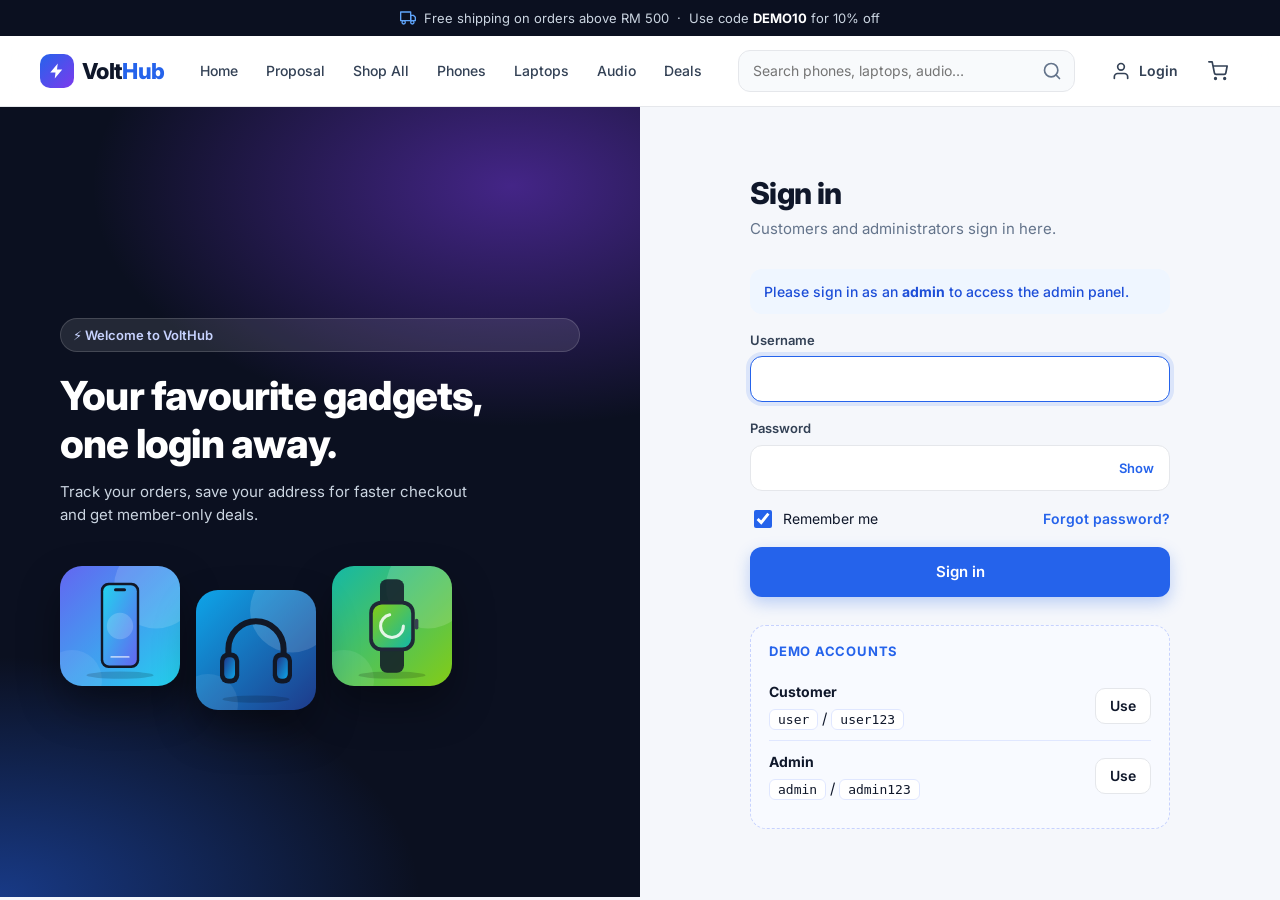
==== commit ba03fb12: "Add the proposal to meet the customer pain-points, increase the webpage usability" ====
--- a/admin/index.html
+++ b/admin/index.html
@@ -3,128 +3,17 @@
 <head>
   <meta charset="utf-8">
   <meta name="viewport" content="width=device-width, initial-scale=1">
-  <title>Dashboard — VoltHub Admin</title>
-  <link rel="preconnect" href="https://fonts.googleapis.com">
-  <link href="https://fonts.googleapis.com/css2?family=Inter:wght@400;500;600;700;800&display=swap" rel="stylesheet">
+  <title>Business overview — Lucky Dotcom Demo</title>
   <link rel="stylesheet" href="../assets/css/style.css">
   <link rel="stylesheet" href="../assets/css/admin.css">
+  <link rel="stylesheet" href="../assets/css/dashboard.css">
 </head>
 <body data-base="../">
   <div id="admin-app"></div>
-
   <script src="../assets/js/data.js"></script>
   <script src="../assets/js/store.js"></script>
   <script src="../assets/js/ui.js"></script>
   <script src="../assets/js/admin.js"></script>
-  <script>
-    const root = Admin.mount('dashboard', 'Dashboard', 'Welcome back! Here is what is happening with your store.');
-    if (root) render();
-
-    function render() {
-      const I = UI.ICONS;
-      const orders = Store.orders();
-      const products = Store.products();
-      const valid = orders.filter((o) => o.status !== 'Cancelled');
-      const revenue = valid.reduce((s, o) => s + o.total, 0);
-      const DAY = 86400000;
-      const startOf = (t) => { const d = new Date(t); d.setHours(0, 0, 0, 0); return d.getTime(); };
-      const today = startOf(Date.now());
-      const sumRange = (from, to) => valid.filter((o) => { const t = new Date(o.createdAt).getTime(); return t >= from && t < to; }).reduce((s, o) => s + o.total, 0);
-      const last7 = sumRange(today - 6 * DAY, today + DAY);
-      const prev7 = sumRange(today - 13 * DAY, today - 6 * DAY);
-      const trend = prev7 ? Math.round(((last7 - prev7) / prev7) * 100) : 100;
-      const customers = new Set(orders.map((o) => o.customerId || o.email)).size;
-      const low = products.filter((p) => p.stock < 10);
-      const units = valid.reduce((s, o) => s + o.items.reduce((n, i) => n + i.qty, 0), 0);
-
-      // Daily revenue for last 14 days
-      const days = [];
-      for (let i = 13; i >= 0; i--) {
-        const from = today - i * DAY;
-        days.push({ from, value: sumRange(from, from + DAY), count: valid.filter((o) => { const t = new Date(o.createdAt).getTime(); return t >= from && t < from + DAY; }).length });
-      }
-
-      // Status breakdown
-      const statusColors = { Pending: '#d97706', Processing: '#2563eb', Shipped: '#7c3aed', Delivered: '#16a34a', Cancelled: '#dc2626' };
-      const statusCounts = Object.keys(statusColors).map((s) => [s, orders.filter((o) => o.status === s).length]);
-      const maxStatus = Math.max(1, ...statusCounts.map((x) => x[1]));
-
-      // Top products by units
-      const sold = {};
-      valid.forEach((o) => o.items.forEach((i) => { sold[i.id] = sold[i.id] || { qty: 0, revenue: 0, item: i }; sold[i.id].qty += i.qty; sold[i.id].revenue += i.qty * i.price; }));
-      const top = Object.values(sold).sort((a, b) => b.revenue - a.revenue).slice(0, 5);
-
-      root.innerHTML = `
-        ${Admin.demoBanner()}
-        <div class="kpis">
-          <div class="kpi"><div class="kpi-top">Total Revenue<span class="kpi-ic ic-blue">${I.dollar}</span></div><div class="kpi-value">${Store.formatRM(revenue)}</div><div class="kpi-foot"><span class="${trend >= 0 ? 'up' : 'stock-out'}">${trend >= 0 ? '▲' : '▼'} ${Math.abs(trend)}%</span> last 7 days vs previous</div></div>
-          <div class="kpi"><div class="kpi-top">Orders<span class="kpi-ic ic-purple">${I.box}</span></div><div class="kpi-value">${orders.length}</div><div class="kpi-foot">${orders.filter((o) => o.status === 'Pending').length} pending · ${units} units sold</div></div>
-          <div class="kpi"><div class="kpi-top">Avg. Order Value<span class="kpi-ic ic-green">${I.chart}</span></div><div class="kpi-value">${Store.formatRM(valid.length ? revenue / valid.length : 0)}</div><div class="kpi-foot">${customers} unique customers</div></div>
-          <div class="kpi"><div class="kpi-top">Low Stock<span class="kpi-ic ic-orange">${I.alert}</span></div><div class="kpi-value">${low.length}</div><div class="kpi-foot">${low.length ? 'Products below 10 units' : 'All products well stocked'}</div></div>
-        </div>
-
-        <div class="dash-grid">
-          <div class="card">
-            <div class="card-head"><div><h3>Sales — last 14 days</h3><p>Daily revenue excluding cancelled orders</p></div><b>${Store.formatRM(days.reduce((s, d) => s + d.value, 0))}</b></div>
-            <div class="chart">${chart(days)}</div>
-          </div>
-          <div class="card">
-            <div class="card-head"><div><h3>Orders by status</h3><p>All time</p></div></div>
-            <div class="status-bars">${statusCounts.map(([s, n]) => `<div class="sb-row"><span>${s}</span><div class="sb-track"><div class="sb-fill" style="width:${(n / maxStatus) * 100}%;background:${statusColors[s]}"></div></div><b style="text-align:right">${n}</b></div>`).join('')}</div>
-            <div class="card-head" style="margin:26px 0 14px"><div><h3>Low stock alert</h3></div><a href="products.html" class="link" style="font-size:13px">Manage</a></div>
-            <div class="top-list">${low.length ? low.slice(0, 4).map((p) => `<div class="top-item"><div class="cart-thumb">${UI.art(p)}</div><div class="ti-main"><b>${UI.esc(p.name)}</b><small>${p.id}</small></div><span class="ti-val ${p.stock === 0 ? 'stock-out' : 'stock-low'}">${p.stock} left</span></div>`).join('') : '<p class="muted" style="font-size:14px">Nothing to restock.</p>'}</div>
-          </div>
-        </div>
-
-        <div class="dash-grid">
-          <div class="card">
-            <div class="card-head"><div><h3>Recent orders</h3></div><a href="orders.html" class="link" style="font-size:13px">View all →</a></div>
-            <div class="table-wrap">
-              <table class="table">
-                <thead><tr><th>Order</th><th>Customer</th><th>Date</th><th>Status</th><th class="num">Total</th></tr></thead>
-                <tbody>${orders.slice(0, 7).map((o) => `<tr style="cursor:pointer" data-order="${o.id}"><td><b>${o.id}</b></td><td>${UI.esc(o.customerName)}</td><td>${Store.formatDate(o.createdAt)}</td><td>${UI.statusBadge(o.status)}</td><td class="num"><b>${Store.formatRM(o.total)}</b></td></tr>`).join('')}</tbody>
-              </table>
-            </div>
-          </div>
-          <div class="card">
-            <div class="card-head"><div><h3>Top products</h3><p>By revenue</p></div></div>
-            <div class="top-list">${top.map((t) => `<div class="top-item"><div class="cart-thumb">${UI.art(t.item)}</div><div class="ti-main"><b>${UI.esc(t.item.name)}</b><small>${t.qty} sold</small></div><span class="ti-val">${Store.formatRM(t.revenue)}</span></div>`).join('')}</div>
-          </div>
-        </div>`;
-
-      root.querySelectorAll('[data-order]').forEach((tr) => tr.addEventListener('click', () => Admin.orderModal(tr.dataset.order, render)));
-      // Bring hovered bar to front so its tooltip is never covered by neighbouring bars
-      root.querySelectorAll('.bar-g').forEach((g) => g.addEventListener('mouseenter', () => { if (g.nextSibling) g.parentNode.appendChild(g); }));
-    }
-
-    function chart(days) {
-      const W = 700, H = 260, L = 56, R = 8, T = 16, B = 30;
-      const max = Math.max(...days.map((d) => d.value), 1000);
-      // Round tick step (1, 2, 2.5 or 5 × 10ⁿ) so axis labels read cleanly
-      const raw = max / 4, mag = Math.pow(10, Math.floor(Math.log10(raw))), n = raw / mag;
-      const step = (n <= 1 ? 1 : n <= 2 ? 2 : n <= 2.5 ? 2.5 : n <= 5 ? 5 : 10) * mag;
-      const ticks = Math.ceil(max / step);
-      const top = step * ticks;
-      const bw = (W - L - R) / days.length;
-      const y = (v) => T + (H - T - B) * (1 - v / top);
-      let grid = '';
-      for (let i = 0; i <= ticks; i++) {
-        const v = step * i;
-        grid += `<line class="grid-line" x1="${L}" x2="${W - R}" y1="${y(v)}" y2="${y(v)}"/><text x="${L - 8}" y="${y(v) + 4}" text-anchor="end">${v >= 1000 ? (v / 1000).toFixed(v % 1000 ? 1 : 0) + 'k' : v}</text>`;
-      }
-      const bars = days.map((d, i) => {
-        const x = L + i * bw + bw * 0.18, w = bw * 0.64, h = Math.max(d.value ? 3 : 0, H - B - y(d.value));
-        const label = new Date(d.from).toLocaleDateString('en-MY', { day: 'numeric', month: 'short' });
-        const tipX = Math.min(Math.max(x + w / 2, L + 60), W - 70);
-        return `<g class="bar-g">
-          <rect x="${L + i * bw}" y="${T}" width="${bw}" height="${H - T - B}" fill="transparent"/>
-          <rect class="bar ${i === days.length - 1 ? 'today' : ''}" x="${x}" y="${H - B - h}" width="${w}" height="${h}" rx="5"/>
-          ${i % 2 === days.length % 2 || i === days.length - 1 ? `<text x="${x + w / 2}" y="${H - 10}" text-anchor="middle">${i === days.length - 1 ? 'Today' : label}</text>` : ''}
-          <g class="tip"><rect x="${tipX - 62}" y="${Math.max(0, H - B - h - 52)}" width="124" height="42" rx="8" fill="#0f172a"/><text x="${tipX}" y="${Math.max(0, H - B - h - 52) + 18}" text-anchor="middle" style="fill:#fff;font-weight:700">${Store.formatRM(d.value)}</text><text x="${tipX}" y="${Math.max(0, H - B - h - 52) + 33}" text-anchor="middle" style="fill:#94a3b8">${label} · ${d.count} order${d.count === 1 ? '' : 's'}</text></g>
-        </g>`;
-      }).join('');
-      return `<svg viewBox="0 0 ${W} ${H}" role="img" aria-label="Daily revenue chart">${grid}${bars}</svg>`;
-    }
-  </script>
+  <script src="../assets/js/dashboard.js"></script>
 </body>
 </html>
--- a/assets/css/dashboard.css
+++ b/assets/css/dashboard.css
@@ -0,0 +1,47 @@
+/* Business overview: builds on the existing demo's admin shell. */
+.dashboard-intro {display:flex;justify-content:space-between;align-items:center;gap:20px;margin-bottom:24px}
+.dashboard-intro h2 {font-size:27px;margin:5px 0 8px}
+.dashboard-intro p {color:var(--muted);max-width:650px}
+.dash-eyebrow {font-size:11px;font-weight:800;letter-spacing:.13em;text-transform:uppercase;color:var(--primary)}
+.dashboard-filters {display:flex;align-items:end;gap:12px;flex-wrap:wrap;padding:16px 20px;background:white;border:1px solid var(--border);border-radius:14px;margin-bottom:20px}
+.dashboard-filters label {display:grid;gap:5px;font-size:12px;font-weight:600}
+.dashboard-filters .select {height:40px;min-width:150px}
+.filter-summary {margin-left:auto;color:var(--muted);font-size:12px;max-width:270px}
+.metric-note {font-size:12px;color:var(--muted);margin:-10px 0 22px}
+.chart-metrics {display:flex;gap:4px;background:var(--surface-2);border-radius:9px;padding:4px}
+.chart-metrics button {border:0;background:transparent;border-radius:6px;padding:7px 11px;color:var(--muted);font-size:12px;font-weight:600}
+.chart-metrics button[aria-pressed=true] {background:var(--primary);color:white}
+.chart-scroll {overflow-x:auto}
+.daily-chart {display:flex;gap:5px;align-items:stretch;height:228px;min-width:400px;padding-top:18px;border-bottom:1px solid var(--border);background:repeating-linear-gradient(to top,transparent 0,transparent 49px,#eef2f7 49px,#eef2f7 50px)}
+.day-bar {flex:1;display:flex;flex-direction:column;align-items:center;justify-content:end;min-width:8px;position:relative;background:none;border:0;padding:0 2px;color:var(--muted);border-radius:6px 6px 0 0}
+.day-bar:hover,.day-bar:focus-visible,.day-bar[aria-pressed=true] {background:#eaf0fc;outline:2px solid var(--primary);outline-offset:1px}
+.bar-fill {display:block;background:#9dbaf7;width:100%;max-width:32px;min-height:2px;border-radius:5px 5px 0 0}
+.day-bar[aria-pressed=true] .bar-fill {background:var(--primary)}
+.day-bar small {height:27px;line-height:27px;font-size:10px;white-space:nowrap}
+.chart-detail {background:var(--primary-50);padding:13px 16px;border-radius:10px;margin-top:15px;min-height:48px;font-size:13px;color:#1e40af}
+.chart-detail b {margin-right:12px}
+.chart-caption {font-size:11px;color:var(--muted);margin:8px 0}
+.action-list {display:grid;gap:12px}
+.action-item {display:flex;gap:12px;padding:13px;border:1px solid var(--border);border-radius:12px;align-items:start}
+.action-item>svg {flex:none;color:var(--primary);margin-top:2px}
+.action-item b {display:block;font-size:13px;margin-bottom:4px}
+.action-item p {font-size:12px;color:var(--muted);margin-bottom:7px}
+.action-item a {font-size:12px;font-weight:700;color:var(--primary)}
+.dashboard-secondary {display:grid;grid-template-columns:1fr 1fr;gap:18px;margin-bottom:22px}
+.category-row {display:block;width:100%;border:0;background:none;text-align:left;padding:10px 0}
+.category-row:hover {background:var(--primary-50)}
+.category-row>span {display:flex;justify-content:space-between;gap:12px;font-size:13px;margin-bottom:6px}
+.category-track {display:block;height:7px;background:#eef2f7;border-radius:10px;overflow:hidden}
+.category-track i {display:block;height:100%;background:var(--primary);border-radius:10px}
+.category-detail {font-size:12px;color:var(--muted);margin-top:10px;min-height:38px}
+.status-link {border:0;background:none;padding:0;text-align:left;font-size:13px;color:var(--primary);text-decoration:underline;text-underline-offset:3px}
+.empty-data {padding:28px 0;text-align:center;color:var(--muted);font-size:14px}
+.analytics-table button {border:0;background:none;color:var(--primary);font-weight:700;padding:4px 0;text-decoration:underline;text-underline-offset:3px}
+.report-footer {display:flex;justify-content:space-between;gap:20px;flex-wrap:wrap;font-size:12px;color:var(--muted);margin-top:22px}
+.report-footer a {color:var(--primary);font-weight:600}
+.dashboard-help {margin-top:18px;font-size:12px;color:var(--muted)}
+.dashboard-help summary {cursor:pointer;font-weight:600}
+.dashboard-help p {margin-top:8px;max-width:820px}
+@media(max-width:1100px){.dashboard-intro{align-items:start}.dashboard-intro h2{font-size:23px}.dashboard-secondary{grid-template-columns:1fr}}
+@media(max-width:640px){.dashboard-intro{flex-direction:column}.dashboard-filters{padding:14px}.dashboard-filters label{flex:1;min-width:120px}.dashboard-filters .select{min-width:0}.filter-summary{margin-left:0;max-width:none;width:100%}.chart-metrics{width:100%}.report-footer{gap:8px}.kpi-foot{min-height:36px}.dashboard-intro .btn{width:100%}}
+@media(prefers-reduced-motion:reduce){*{scroll-behavior:auto!important;transition:none!important}}
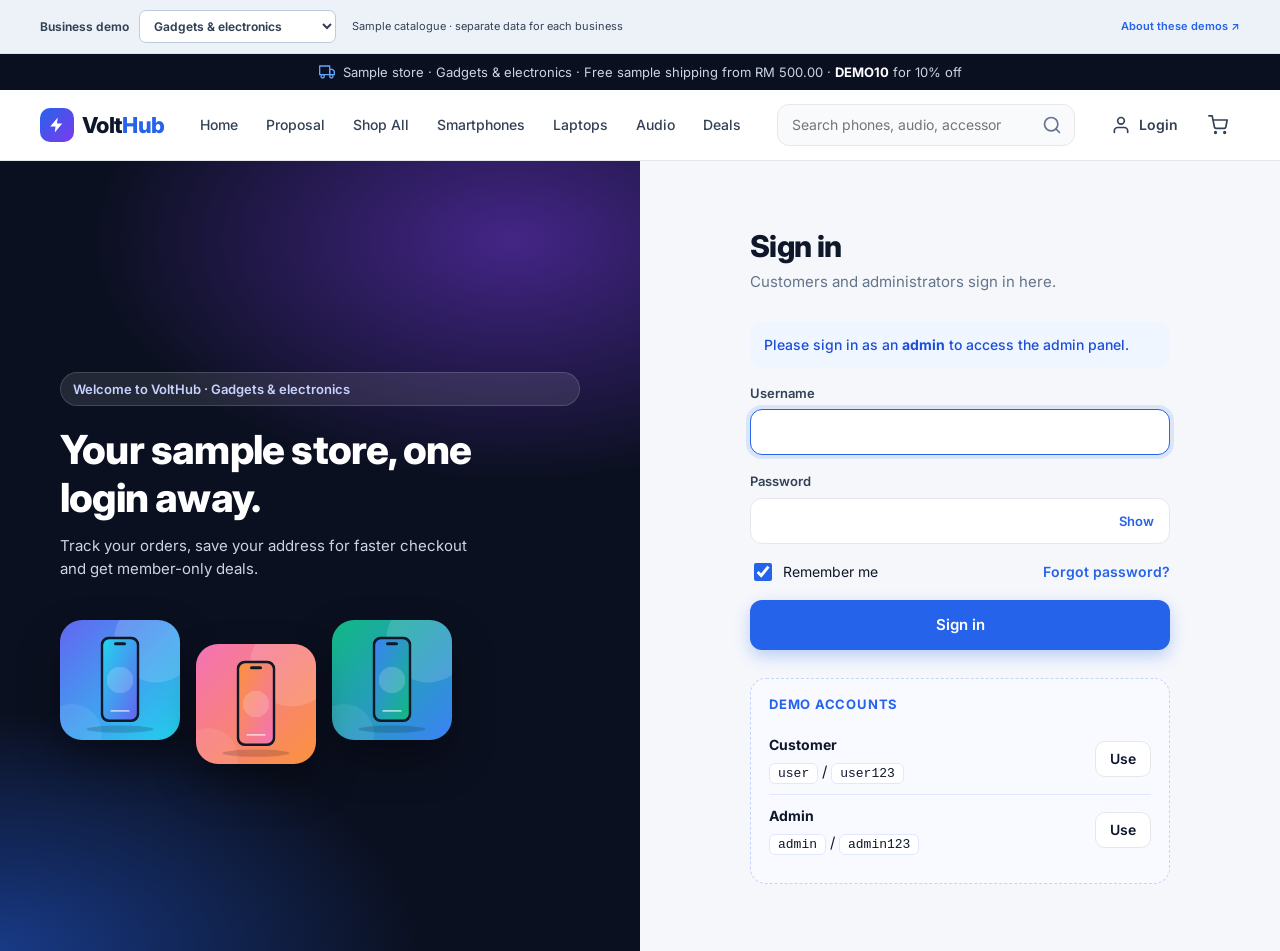
==== commit 862cbbd3: "Accept multiple scenarios" ====
--- a/admin/index.html
+++ b/admin/index.html
@@ -11,6 +11,7 @@
 <body data-base="../">
   <div id="admin-app"></div>
   <script src="../assets/js/data.js"></script>
+  <script src="../assets/js/profiles.js"></script>
   <script src="../assets/js/store.js"></script>
   <script src="../assets/js/ui.js"></script>
   <script src="../assets/js/admin.js"></script>
--- a/assets/css/style.css
+++ b/assets/css/style.css
@@ -41,6 +41,15 @@
 .container { width: 100%; max-width: 1240px; margin: 0 auto; padding: 0 20px; }
 .muted { color: var(--muted); }
 .hidden { display: none !important; }
+
+/* Business selector stays outside the customer-facing shop navigation. */
+.demo-switcher {background:#edf2f8;border-bottom:1px solid #d8e1ed;color:#334155;font-size:11px;line-height:1.45;}
+.demo-switcher-inner,.admin-demo-switcher {display:flex;align-items:center;gap:16px;flex-wrap:wrap;padding-top:10px;padding-bottom:10px;}
+.demo-profile-label {display:flex;align-items:center;gap:10px;font-size:12px;font-weight:650;white-space:nowrap;}
+.demo-profile-label select {border:1px solid #bdcbdc;border-radius:7px;background:#fff;padding:7px 28px 7px 10px;font-size:12px;max-width:220px;}
+.demo-switcher a {color:var(--primary);font-weight:600;margin-left:auto;}
+.admin-demo-switcher {padding-left:28px;padding-right:28px;}
+@media(max-width:640px){.demo-switcher-inner,.admin-demo-switcher{gap:7px 12px}.demo-profile-label{width:100%;justify-content:space-between}.demo-profile-label select{flex:1;max-width:none;min-width:0}.demo-switcher #demo-profile-note{font-size:10px;max-width:210px}.demo-switcher a{font-size:10px}.admin-demo-switcher{padding-left:16px;padding-right:16px}.header-inner{gap:14px}}
 
 /* ---------- Buttons ---------- */
 .btn { display: inline-flex; align-items: center; justify-content: center; gap: 8px; height: 46px; padding: 0 22px; border-radius: 12px; border: 1px solid transparent; font-weight: 600; font-size: 15px; transition: .18s ease; white-space: nowrap; }
